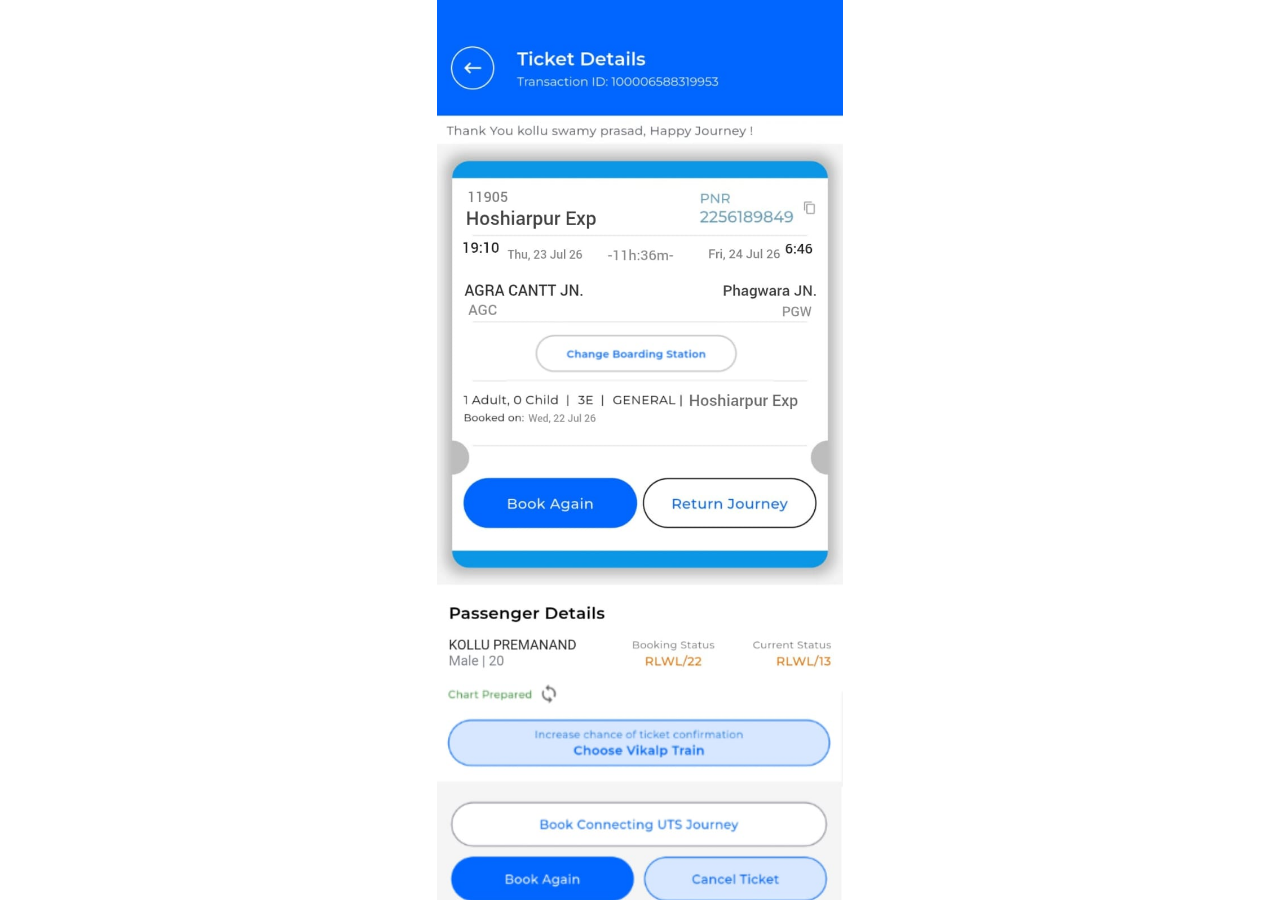
==== index.html @ e8984eed "Update index.html" ====
<!DOCTYPE html>
<html lang="en">
<head>
    <meta charset="UTF-8">
<meta name="viewport"
      content="width=device-width, initial-scale=1.0, maximum-scale=1.0, user-scalable=no">

<link rel="manifest" href="manifest.json">
<link rel="stylesheet" href="style.css">
</head>


<body>
    <img src="ticket.jpeg" alt="Ticket">
    <script src="script.js"></script>


</body>
</html>
---- style.css ----
html, body {
    margin: 0;
    padding: 0;
    width: 100%;
    height: 100%;
    background: white;
    overflow: hidden;
}

body {
    display: flex;
    justify-content: center;
    align-items: center;
}

img {
    max-width: 100%;
    max-height: 100%;
    width: auto;
    height: auto;
    object-fit: contain;
    user-select: none;
    -webkit-user-drag: none;
}
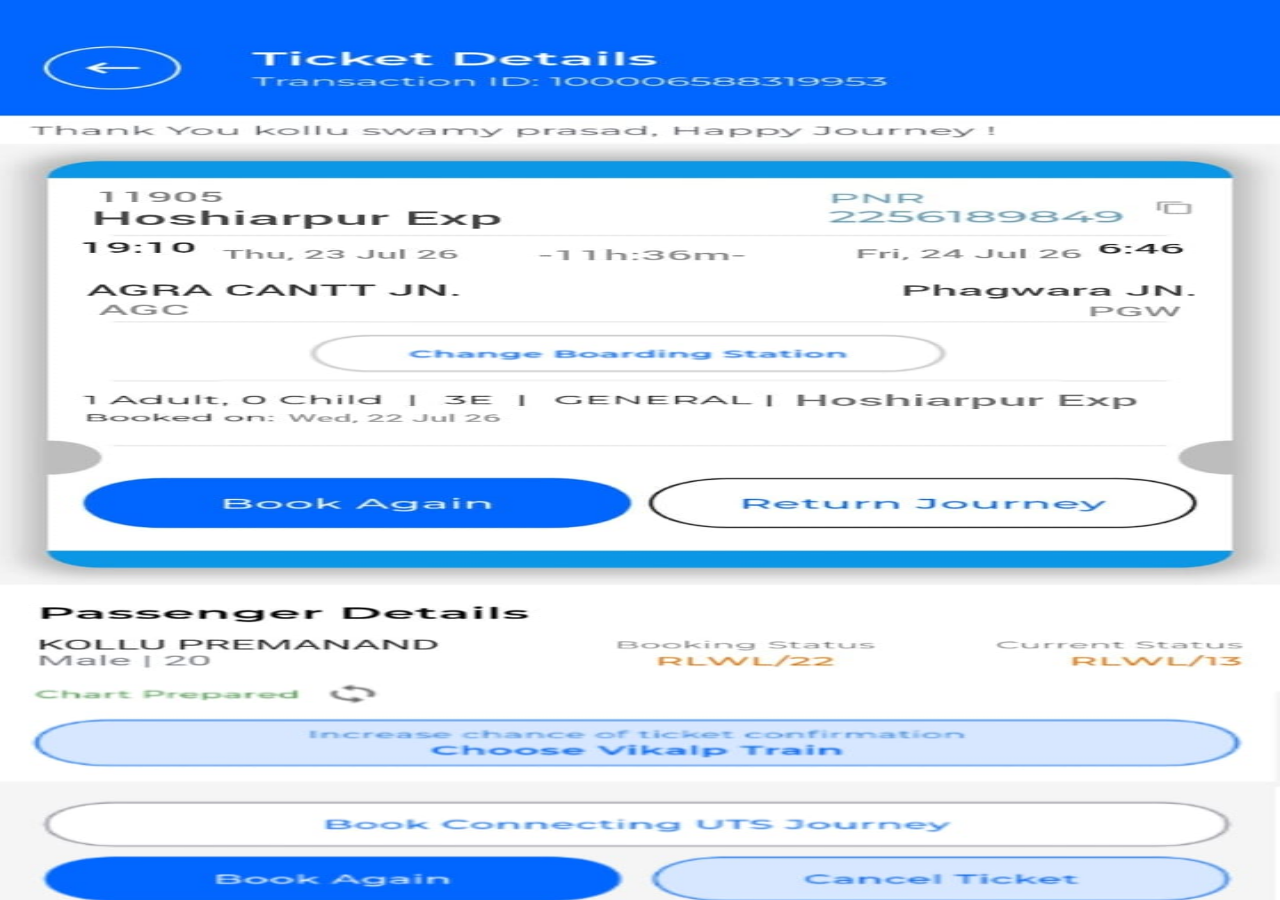
==== commit 41381883: "Update index.html" ====
--- a/index.html
+++ b/index.html
@@ -17,3 +17,4 @@
 
 </body>
 </html>
+ 
--- a/style.css
+++ b/style.css
@@ -1,24 +1,28 @@
-html, body {
-    margin: 0;
-    padding: 0;
-    width: 100%;
-    height: 100%;
-    background: white;
-    overflow: hidden;
+*{
+    margin:0;
+    padding:0;
+    box-sizing:border-box;
 }
 
-body {
-    display: flex;
-    justify-content: center;
-    align-items: center;
+html,body{
+    width:100%;
+    height:100%;
+    overflow:hidden;
+    background:#fff;
+    touch-action:none;
 }
 
-img {
-    max-width: 100%;
-    max-height: 100%;
-    width: auto;
-    height: auto;
-    object-fit: contain;
-    user-select: none;
-    -webkit-user-drag: none;
+body{
+    display:flex;
+    justify-content:center;
+    align-items:center;
 }
+
+img{
+    width:100vw;
+    height:100vh;
+    object-fit:fill;
+    display:block;
+    user-select:none;
+    -webkit-user-drag:none;
+}
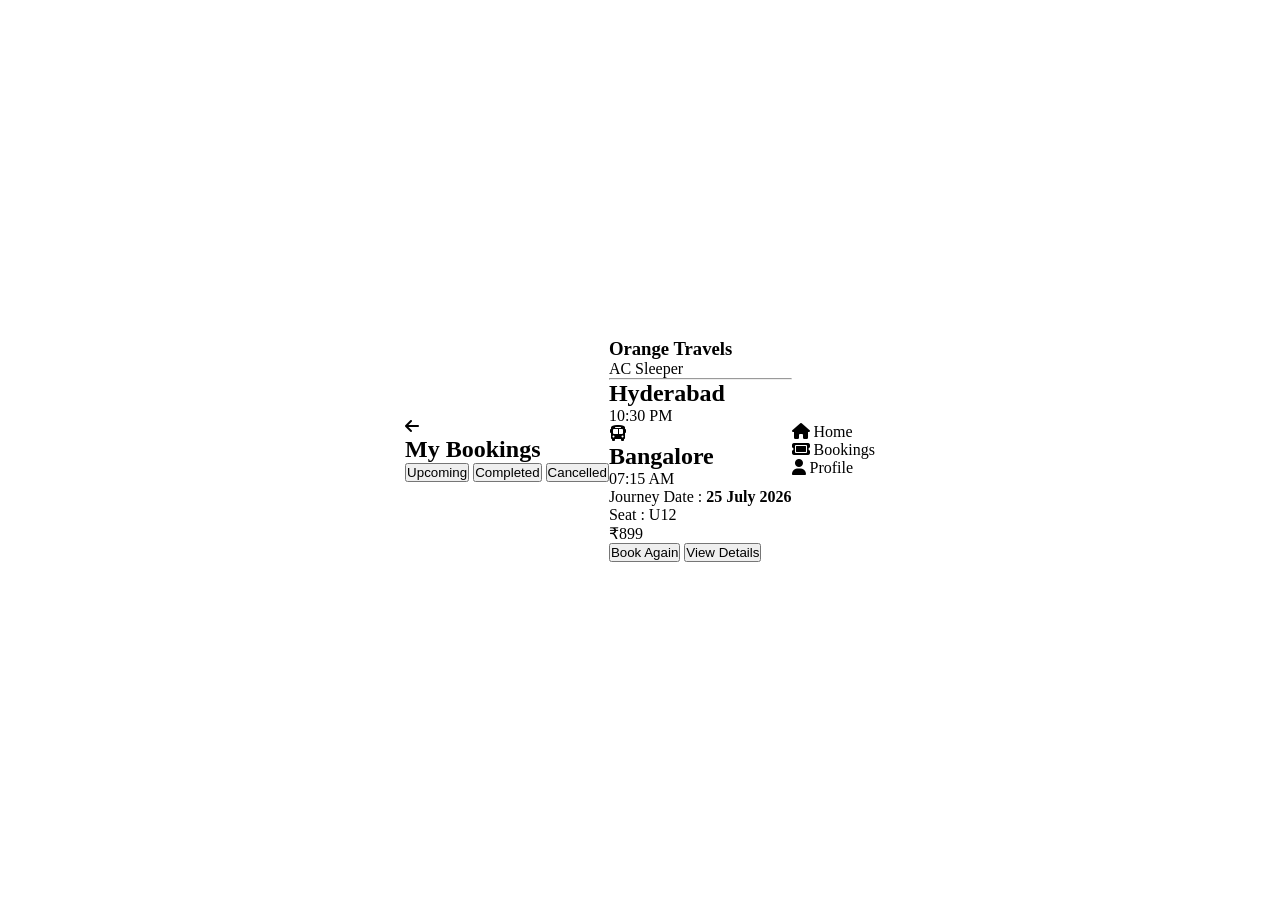
==== commit 47084887: "Update index.html" ====
--- a/index.html
+++ b/index.html
@@ -2,19 +2,112 @@
 <html lang="en">
 <head>
     <meta charset="UTF-8">
-<meta name="viewport"
-      content="width=device-width, initial-scale=1.0, maximum-scale=1.0, user-scalable=no">
+    <meta name="viewport" content="width=device-width, initial-scale=1.0">
+    <title>My Bookings</title>
 
-<link rel="manifest" href="manifest.json">
-<link rel="stylesheet" href="style.css">
+    <link rel="stylesheet" href="style.css">
+
+    <!-- Font Awesome -->
+    <link rel="stylesheet"
+        href="https://cdnjs.cloudflare.com/ajax/libs/font-awesome/6.5.2/css/all.min.css">
 </head>
 
+<body>
 
-<body>
-    <img src="ticket.jpeg" alt="Ticket">
-    <script src="script.js"></script>
+    <!-- Header -->
+    <header>
+        <div class="top-bar">
+            <i class="fa-solid fa-arrow-left"></i>
+            <h2>My Bookings</h2>
+        </div>
 
+        <div class="tabs">
+            <button class="active">Upcoming</button>
+            <button>Completed</button>
+            <button>Cancelled</button>
+        </div>
+    </header>
+
+    <!-- Booking Card -->
+
+    <div class="container">
+
+        <div class="booking-card">
+
+            <div class="bus-name">
+                <h3>Orange Travels</h3>
+                <span>AC Sleeper</span>
+            </div>
+
+            <hr>
+
+            <div class="journey">
+
+                <div class="from">
+                    <h2>Hyderabad</h2>
+                    <p>10:30 PM</p>
+                </div>
+
+                <div class="line">
+                    <i class="fa-solid fa-bus"></i>
+                </div>
+
+                <div class="to">
+                    <h2>Bangalore</h2>
+                    <p>07:15 AM</p>
+                </div>
+
+            </div>
+
+            <div class="date">
+                Journey Date : <b>25 July 2026</b>
+            </div>
+
+            <div class="seat">
+                Seat : U12
+            </div>
+
+            <div class="price">
+                ₹899
+            </div>
+
+            <div class="buttons">
+
+                <button class="book-btn">
+                    Book Again
+                </button>
+
+                <button class="details-btn"
+                    onclick="window.location.href='details.html'">
+                    View Details
+                </button>
+
+            </div>
+
+        </div>
+
+    </div>
+
+    <!-- Bottom Navigation -->
+
+    <nav>
+
+        <div>
+            <i class="fa-solid fa-house"></i>
+            <span>Home</span>
+        </div>
+
+        <div>
+            <i class="fa-solid fa-ticket"></i>
+            <span>Bookings</span>
+        </div>
+
+        <div>
+            <i class="fa-solid fa-user"></i>
+            <span>Profile</span>
+        </div>
+
+    </nav>
 
 </body>
 </html>
- 
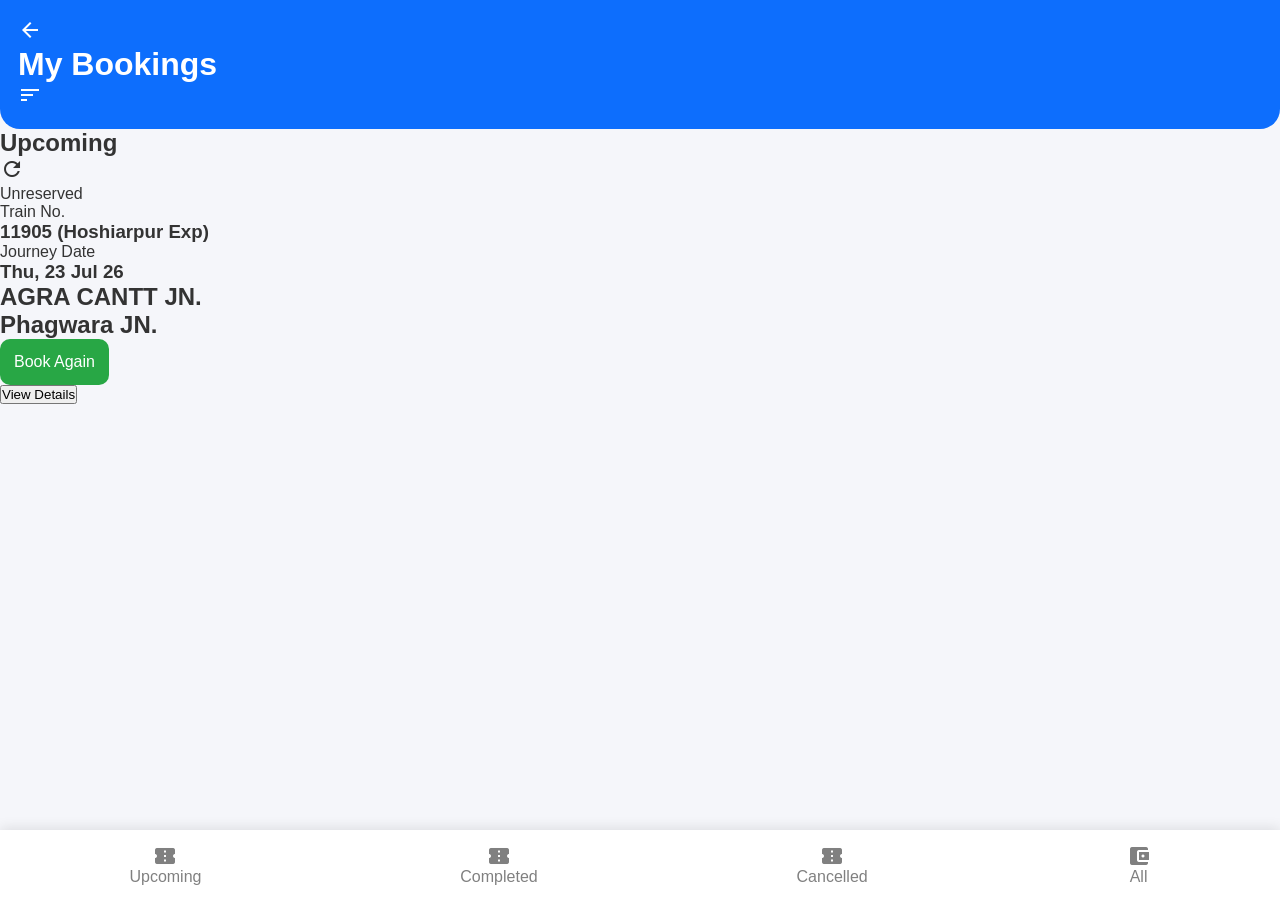
==== commit 6ca9303f: "Update index.html" ====
--- a/index.html
+++ b/index.html
@@ -7,104 +7,179 @@
 
     <link rel="stylesheet" href="style.css">
 
-    <!-- Font Awesome -->
-    <link rel="stylesheet"
-        href="https://cdnjs.cloudflare.com/ajax/libs/font-awesome/6.5.2/css/all.min.css">
+    <!-- Material Icons -->
+    <link href="https://fonts.googleapis.com/icon?family=Material+Icons" rel="stylesheet">
 </head>
 
 <body>
 
     <!-- Header -->
-    <header>
-        <div class="top-bar">
-            <i class="fa-solid fa-arrow-left"></i>
-            <h2>My Bookings</h2>
+
+    <header class="header">
+
+        <div class="top">
+
+            <div class="back-btn">
+                <span class="material-icons">arrow_back</span>
+            </div>
+
+            <h1>My Bookings</h1>
+
+            <span class="material-icons menu">
+                sort
+            </span>
+
         </div>
 
-        <div class="tabs">
-            <button class="active">Upcoming</button>
-            <button>Completed</button>
-            <button>Cancelled</button>
-        </div>
     </header>
 
-    <!-- Booking Card -->
 
-    <div class="container">
+    <!-- Upcoming -->
 
-        <div class="booking-card">
+    <div class="title-row">
 
-            <div class="bus-name">
-                <h3>Orange Travels</h3>
-                <span>AC Sleeper</span>
-            </div>
+        <h2>Upcoming</h2>
 
-            <hr>
+        <span class="material-icons refresh">
+            refresh
+        </span>
 
-            <div class="journey">
+    </div>
 
-                <div class="from">
-                    <h2>Hyderabad</h2>
-                    <p>10:30 PM</p>
-                </div>
 
-                <div class="line">
-                    <i class="fa-solid fa-bus"></i>
-                </div>
+    <!-- Ticket -->
 
-                <div class="to">
-                    <h2>Bangalore</h2>
-                    <p>07:15 AM</p>
-                </div>
+    <div class="ticket">
+
+        <div class="badge">
+            Unreserved
+        </div>
+
+
+        <div class="row">
+
+            <div>
+
+                <p class="label">
+                    Train No.
+                </p>
+
+                <h3>
+                    11905 (Hoshiarpur Exp)
+                </h3>
 
             </div>
 
-            <div class="date">
-                Journey Date : <b>25 July 2026</b>
-            </div>
+            <div class="right">
 
-            <div class="seat">
-                Seat : U12
-            </div>
+                <p class="label">
+                    Journey Date
+                </p>
 
-            <div class="price">
-                ₹899
-            </div>
-
-            <div class="buttons">
-
-                <button class="book-btn">
-                    Book Again
-                </button>
-
-                <button class="details-btn"
-                    onclick="window.location.href='details.html'">
-                    View Details
-                </button>
+                <h3>
+                    Thu, 23 Jul 26
+                </h3>
 
             </div>
 
         </div>
 
+
+        <div class="row station">
+
+            <div>
+
+                <h2>
+                    AGRA CANTT JN.
+                </h2>
+
+            </div>
+
+            <div class="right">
+
+                <h2>
+                    Phagwara JN.
+                </h2>
+
+            </div>
+
+        </div>
+
+
+        <div class="dotted"></div>
+
+
+        <div class="ticket-cut left"></div>
+
+        <div class="ticket-cut right"></div>
+
+
+        <div class="actions">
+
+            <button class="book-btn">
+
+                Book Again
+
+            </button>
+
+
+            <div class="divider"></div>
+
+
+            <button class="view-btn"
+            onclick="window.location.href='details.html'">
+
+                View Details
+
+            </button>
+
+        </div>
+
     </div>
+
 
     <!-- Bottom Navigation -->
 
     <nav>
 
         <div>
-            <i class="fa-solid fa-house"></i>
-            <span>Home</span>
+
+            <span class="material-icons">
+                confirmation_number
+            </span>
+
+            <p>Upcoming</p>
+
         </div>
 
         <div>
-            <i class="fa-solid fa-ticket"></i>
-            <span>Bookings</span>
+
+            <span class="material-icons">
+                confirmation_number
+            </span>
+
+            <p>Completed</p>
+
         </div>
 
         <div>
-            <i class="fa-solid fa-user"></i>
-            <span>Profile</span>
+
+            <span class="material-icons">
+                confirmation_number
+            </span>
+
+            <p>Cancelled</p>
+
+        </div>
+
+        <div class="active">
+
+            <span class="material-icons">
+                account_balance_wallet
+            </span>
+
+            <p>All</p>
+
         </div>
 
     </nav>
--- a/style.css
+++ b/style.css
@@ -1,28 +1,389 @@
-*{
-    margin:0;
-    padding:0;
-    box-sizing:border-box;
-}
-
-html,body{
-    width:100%;
-    height:100%;
-    overflow:hidden;
+* {
+    margin: 0;
+    padding: 0;
+    box-sizing: border-box;
+    font-family: Arial, Helvetica, sans-serif;
+}
+
+body {
+    background: #f5f6fa;
+    color: #333;
+    min-height: 100vh;
+    padding-bottom: 90px;
+}
+
+/* Header */
+
+header {
+    background: #0d6efd;
+    color: white;
+    padding: 18px;
+    border-bottom-left-radius: 20px;
+    border-bottom-right-radius: 20px;
+}
+
+.top-bar {
+    display: flex;
+    align-items: center;
+    gap: 15px;
+}
+
+.top-bar i {
+    font-size: 22px;
+    cursor: pointer;
+}
+
+.top-bar h2 {
+    font-size: 24px;
+    font-weight: 600;
+}
+
+/* Tabs */
+
+.tabs {
+    display: flex;
+    justify-content: space-around;
+    margin-top: 20px;
+}
+
+.tabs button {
+    background: transparent;
+    color: white;
+    border: none;
+    font-size: 16px;
+    padding-bottom: 8px;
+    cursor: pointer;
+}
+
+.tabs button.active {
+    border-bottom: 3px solid white;
+    font-weight: bold;
+}
+
+/* Container */
+
+.container {
+    padding: 18px;
+}
+
+/* Booking Card */
+
+.booking-card {
+    background: white;
+    border-radius: 18px;
+    padding: 18px;
+    box-shadow: 0 6px 15px rgba(0,0,0,0.08);
+}
+
+.bus-name {
+    text-align: center;
+}
+
+.bus-name h3 {
+    color: #0d6efd;
+    font-size: 22px;
+}
+
+.bus-name span {
+    color: gray;
+    font-size: 14px;
+}
+
+.booking-card hr {
+    margin: 18px 0;
+    border: none;
+    border-top: 1px solid #ddd;
+}
+
+/* Journey */
+
+.journey {
+    display: flex;
+    justify-content: space-between;
+    align-items: center;
+}
+
+.from,
+.to {
+    text-align: center;
+}
+
+.from h2,
+.to h2 {
+    font-size: 22px;
+}
+
+.from p,
+.to p {
+    color: gray;
+    margin-top: 6px;
+}
+
+.line {
+    color: #0d6efd;
+    font-size: 24px;
+}
+
+/* Journey Info */
+
+.date,
+.seat,
+.price {
+    margin-top: 15px;
+    font-size: 16px;
+}
+
+.price {
+    font-size: 26px;
+    color: green;
+    font-weight: bold;
+}
+
+/* Buttons */
+
+.buttons {
+    display: flex;
+    gap: 12px;
+    margin-top: 20px;
+}
+
+.book-btn,
+.details-btn {
+    flex: 1;
+    padding: 14px;
+    border: none;
+    border-radius: 10px;
+    font-size: 16px;
+    cursor: pointer;
+}
+
+.book-btn {
+    background: #28a745;
+    color: white;
+}
+
+.book-btn:hover {
+    background: #1f8b38;
+}
+
+.details-btn {
+    background: #0d6efd;
+    color: white;
+}
+
+.details-btn:hover {
+    background: #0056d2;
+}
+
+/* Bottom Navigation */
+
+nav {
+    position: fixed;
+    bottom: 0;
+    left: 0;
+    width: 100%;
+    background: white;
+    display: flex;
+    justify-content: space-around;
+    padding: 14px 0;
+    box-shadow: 0 -2px 12px rgba(0,0,0,0.1);
+}
+
+nav div {
+    display: flex;
+    flex-direction: column;
+    align-items: center;
+    color: gray;
+    cursor: pointer;
+}
+
+nav div i {
+    font-size: 20px;
+    margin-bottom: 5px;
+}
+
+nav div:hover {
+    color: #0d6efd;
+}
+
+/* Mobile */
+
+@media (max-width:600px){
+
+    .journey{
+        flex-direction:column;
+        gap:15px;
+    }
+
+    .buttons{
+        flex-direction:column;
+    }
+
+}
+/* =======================
+   Ticket Details Page
+==========================*/
+
+.ticket-card{
+
     background:#fff;
-    touch-action:none;
-}
-
-body{
+
+    border-radius:20px;
+
+    padding:20px;
+
+    margin-top:20px;
+
+    box-shadow:0 5px 15px rgba(0,0,0,.08);
+
+}
+
+.ticket-header{
+
+    text-align:center;
+
+}
+
+.ticket-header h2{
+
+    color:#0d6efd;
+
+    margin-bottom:5px;
+
+}
+
+.ticket-header p{
+
+    color:gray;
+
+}
+
+.ticket-route{
+
     display:flex;
-    justify-content:center;
+
+    justify-content:space-between;
+
     align-items:center;
-}
-
-img{
-    width:100vw;
-    height:100vh;
-    object-fit:fill;
-    display:block;
-    user-select:none;
-    -webkit-user-drag:none;
-}
+
+    margin:25px 0;
+
+}
+
+.route-icon{
+
+    color:#0d6efd;
+
+    font-size:28px;
+
+}
+
+.detail-row{
+
+    display:flex;
+
+    justify-content:space-between;
+
+    padding:14px 0;
+
+    border-bottom:1px solid #ececec;
+
+    font-size:16px;
+
+}
+
+.qr-section{
+
+    margin-top:25px;
+
+    text-align:center;
+
+}
+
+.qr-section img{
+
+    width:170px;
+
+    height:170px;
+
+}
+
+.qr-section p{
+
+    margin-top:10px;
+
+    color:gray;
+
+}
+
+.action-buttons{
+
+    display:flex;
+
+    gap:12px;
+
+    margin-top:25px;
+
+}
+
+.download-btn,
+
+.share-btn{
+
+    flex:1;
+
+    padding:14px;
+
+    border:none;
+
+    border-radius:10px;
+
+    color:#fff;
+
+    cursor:pointer;
+
+    font-size:15px;
+
+}
+
+.download-btn{
+
+    background:#28a745;
+
+}
+
+.share-btn{
+
+    background:#0d6efd;
+
+}
+
+.download-btn:hover{
+
+    background:#1f8b38;
+
+}
+
+.share-btn:hover{
+
+    background:#0056d2;
+
+}
+
+@media(max-width:600px){
+
+.ticket-route{
+
+flex-direction:column;
+
+gap:20px;
+
+}
+
+.action-buttons{
+
+flex-direction:column;
+
+}
+
+}
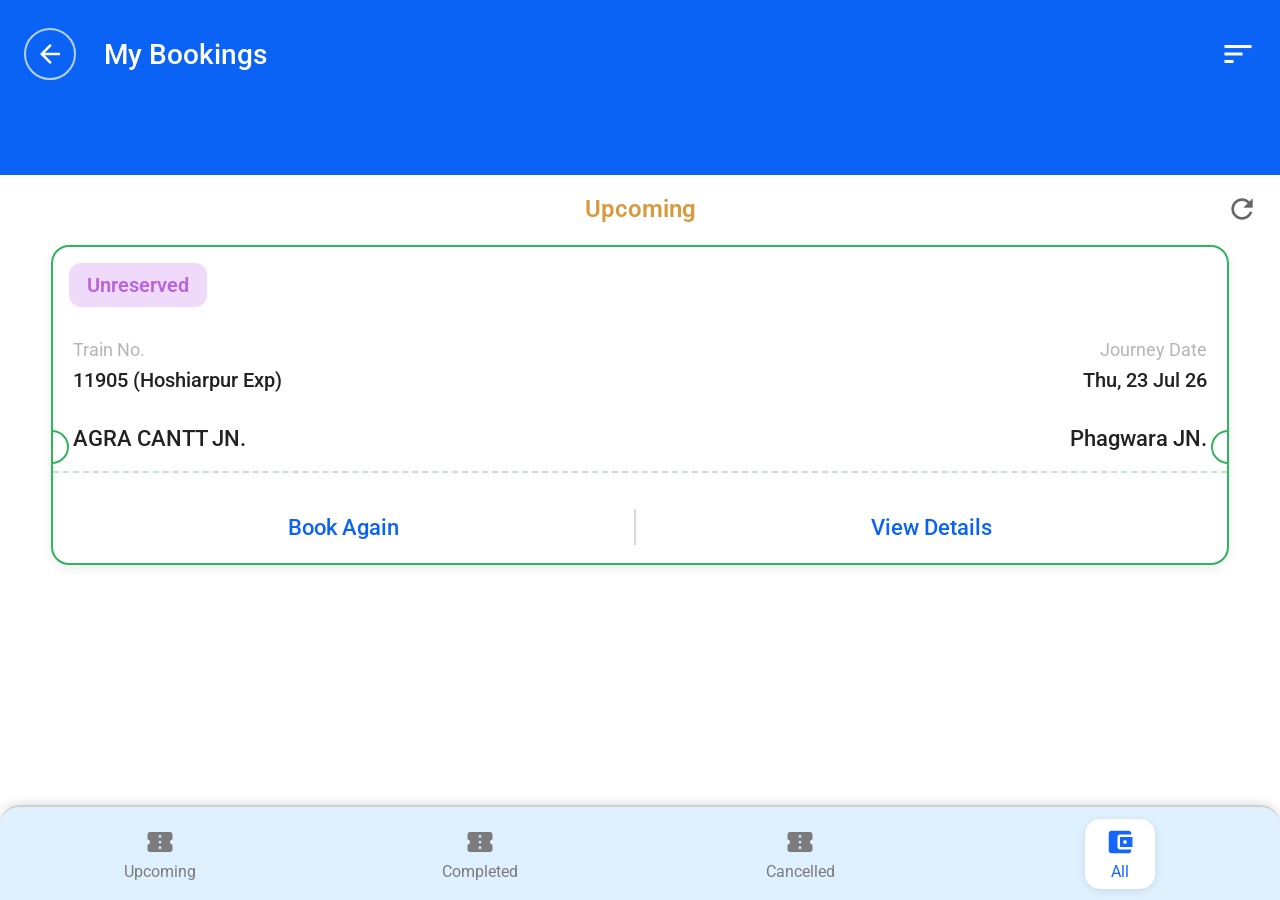
==== commit 497d52bf: "Update index.html" ====
--- a/index.html
+++ b/index.html
@@ -184,5 +184,5 @@
 
     </nav>
 
-</body>
+</body> 
 </html>
--- a/style.css
+++ b/style.css
@@ -1,389 +1,501 @@
-* {
-    margin: 0;
-    padding: 0;
-    box-sizing: border-box;
-    font-family: Arial, Helvetica, sans-serif;
-}
-
-body {
-    background: #f5f6fa;
-    color: #333;
-    min-height: 100vh;
-    padding-bottom: 90px;
-}
-
-/* Header */
-
-header {
-    background: #0d6efd;
-    color: white;
-    padding: 18px;
-    border-bottom-left-radius: 20px;
-    border-bottom-right-radius: 20px;
-}
-
-.top-bar {
-    display: flex;
-    align-items: center;
-    gap: 15px;
-}
-
-.top-bar i {
-    font-size: 22px;
-    cursor: pointer;
-}
-
-.top-bar h2 {
-    font-size: 24px;
-    font-weight: 600;
-}
-
-/* Tabs */
-
-.tabs {
-    display: flex;
-    justify-content: space-around;
-    margin-top: 20px;
-}
-
-.tabs button {
-    background: transparent;
-    color: white;
-    border: none;
-    font-size: 16px;
-    padding-bottom: 8px;
-    cursor: pointer;
-}
-
-.tabs button.active {
-    border-bottom: 3px solid white;
-    font-weight: bold;
-}
-
-/* Container */
-
-.container {
-    padding: 18px;
-}
-
-/* Booking Card */
-
-.booking-card {
-    background: white;
-    border-radius: 18px;
-    padding: 18px;
-    box-shadow: 0 6px 15px rgba(0,0,0,0.08);
-}
-
-.bus-name {
-    text-align: center;
-}
-
-.bus-name h3 {
-    color: #0d6efd;
-    font-size: 22px;
-}
-
-.bus-name span {
-    color: gray;
-    font-size: 14px;
-}
-
-.booking-card hr {
-    margin: 18px 0;
-    border: none;
-    border-top: 1px solid #ddd;
-}
-
-/* Journey */
-
-.journey {
-    display: flex;
-    justify-content: space-between;
-    align-items: center;
-}
-
-.from,
-.to {
-    text-align: center;
-}
-
-.from h2,
-.to h2 {
-    font-size: 22px;
-}
-
-.from p,
-.to p {
-    color: gray;
-    margin-top: 6px;
-}
-
-.line {
-    color: #0d6efd;
-    font-size: 24px;
-}
-
-/* Journey Info */
-
-.date,
-.seat,
-.price {
-    margin-top: 15px;
-    font-size: 16px;
-}
-
-.price {
-    font-size: 26px;
-    color: green;
-    font-weight: bold;
-}
-
-/* Buttons */
-
-.buttons {
-    display: flex;
-    gap: 12px;
-    margin-top: 20px;
-}
-
-.book-btn,
-.details-btn {
-    flex: 1;
-    padding: 14px;
-    border: none;
-    border-radius: 10px;
-    font-size: 16px;
-    cursor: pointer;
-}
-
-.book-btn {
-    background: #28a745;
-    color: white;
-}
-
-.book-btn:hover {
-    background: #1f8b38;
-}
-
-.details-btn {
-    background: #0d6efd;
-    color: white;
-}
-
-.details-btn:hover {
-    background: #0056d2;
-}
-
-/* Bottom Navigation */
-
-nav {
-    position: fixed;
-    bottom: 0;
-    left: 0;
-    width: 100%;
-    background: white;
-    display: flex;
-    justify-content: space-around;
-    padding: 14px 0;
-    box-shadow: 0 -2px 12px rgba(0,0,0,0.1);
-}
-
-nav div {
-    display: flex;
-    flex-direction: column;
-    align-items: center;
-    color: gray;
-    cursor: pointer;
-}
-
-nav div i {
-    font-size: 20px;
-    margin-bottom: 5px;
-}
-
-nav div:hover {
-    color: #0d6efd;
+/* ==========================
+   GOOGLE FONT
+========================== */
+
+@import url('https://fonts.googleapis.com/css2?family=Roboto:wght@300;400;500;700&display=swap');
+
+*{
+    margin:0;
+    padding:0;
+    box-sizing:border-box;
+    font-family:'Roboto',sans-serif;
+}
+
+body{
+    background:#ffffff;
+}
+
+/* ==========================
+   HEADER
+========================== */
+
+.header{
+
+    background:#0b63f6;
+
+    height:175px;
+
+    color:#fff;
+
+    padding:28px 24px;
+
+}
+
+.top{
+
+    display:flex;
+
+    align-items:center;
+
+}
+
+.back-btn{
+
+    width:52px;
+
+    height:52px;
+
+    border:2px solid rgba(255,255,255,.7);
+
+    border-radius:50%;
+
+    display:flex;
+
+    justify-content:center;
+
+    align-items:center;
+
+    cursor:pointer;
+
+}
+
+.back-btn span{
+
+    font-size:30px;
+
+}
+
+.top h1{
+
+    margin-left:28px;
+
+    font-size:28px;
+
+    font-weight:500;
+
+}
+
+.menu{
+
+    margin-left:auto;
+
+    font-size:36px!important;
+
+}
+
+/* ==========================
+   TITLE
+========================== */
+
+.title-row{
+
+    display:flex;
+
+    justify-content:center;
+
+    align-items:center;
+
+    position:relative;
+
+    margin-top:20px;
+
+}
+
+.title-row h2{
+
+    color:#d89a3f;
+
+    font-size:24px;
+
+    font-weight:600;
+
+}
+
+.refresh{
+
+    position:absolute;
+
+    right:22px;
+
+    color:#666;
+
+    font-size:32px!important;
+
+}
+
+/* ==========================
+   TICKET
+========================== */
+
+.ticket{
+
+    width:92%;
+
+    margin:22px auto;
+
+    background:#fff;
+
+    border:2px solid #31b45f;
+
+    border-radius:18px;
+
+    position:relative;
+
+    overflow:hidden;
+
+}
+
+/* ==========================
+   BADGE
+========================== */
+
+.badge{
+
+    display:inline-block;
+
+    margin:16px;
+
+    background:#efdaf9;
+
+    color:#b864dd;
+
+    padding:10px 18px;
+
+    border-radius:12px;
+
+    font-size:20px;
+
+    font-weight:600;
+
+}
+
+/* ==========================
+   ROWS
+========================== */
+
+.row{
+
+    display:flex;
+
+    justify-content:space-between;
+
+    padding:0 20px;
+
+    margin-top:16px;
+
+}
+
+.label{
+
+    color:#b5b5b5;
+
+    font-size:18px;
+
+}
+
+.row h3{
+
+    margin-top:8px;
+
+    font-size:20px;
+
+    color:#222;
+
+    font-weight:500;
+
+}
+
+.station{
+
+    margin-top:34px;
+
+    margin-bottom:20px;
+
+}
+
+.station h2{
+
+    font-size:22px;
+
+    color:#222;
+
+    font-weight:500;
+
+}
+
+.right{
+
+    text-align:right;
+
+}
+
+/* ==========================
+   DOTTED LINE
+========================== */
+
+.dotted{
+
+    margin:18px 0;
+
+    border-top:2px dashed #bde9c7;
+
+}
+
+/* ==========================
+   CUTS
+========================== */
+
+.ticket-cut{
+
+    position:absolute;
+
+    width:34px;
+
+    height:34px;
+
+    background:#fff;
+
+    border:2px solid #31b45f;
+
+    border-radius:50%;
+
+    top:58%;
+
+}
+
+.ticket-cut.left{
+
+    left:-18px;
+
+}
+
+.ticket-cut.right{
+
+    right:-18px;
+
+}
+
+/* ==========================
+   BUTTONS
+========================== */
+
+.actions{
+
+    display:flex;
+
+    justify-content:space-evenly;
+
+    align-items:center;
+
+    height:72px;
+
+}
+
+.actions button{
+
+    background:none;
+
+    border:none;
+
+    color:#0b63f6;
+
+    font-size:22px;
+
+    font-weight:500;
+
+    cursor:pointer;
+
+}
+
+.divider{
+
+    width:2px;
+
+    height:36px;
+
+    background:#d8d8d8;
+
+}
+/* ==========================
+   BOTTOM NAVIGATION
+========================== */
+
+nav{
+    position:fixed;
+    bottom:0;
+    left:0;
+    width:100%;
+    height:95px;
+    background:#dff1ff;
+    border-top:2px solid #d0d0d0;
+    display:flex;
+    justify-content:space-around;
+    align-items:center;
+    border-top-left-radius:20px;
+    border-top-right-radius:20px;
+    box-shadow:0 -2px 10px rgba(0,0,0,.12);
+}
+
+nav div{
+    width:70px;
+    height:70px;
+    display:flex;
+    flex-direction:column;
+    justify-content:center;
+    align-items:center;
+    color:#7c7c7c;
+    cursor:pointer;
+}
+
+nav div span{
+    font-size:30px !important;
+}
+
+nav div p{
+    font-size:16px;
+    margin-top:5px;
+}
+
+nav .active{
+    background:#fff;
+    border-radius:15px;
+    box-shadow:0 2px 8px rgba(0,0,0,.1);
+}
+
+nav .active span,
+nav .active p{
+    color:#1565ff;
+}
+
+/* ==========================
+   BUTTON EFFECTS
+========================== */
+
+.book-btn:hover,
+.view-btn:hover{
+    color:#003cc8;
+}
+
+.book-btn:active,
+.view-btn:active{
+    transform:scale(.97);
+}
+
+/* ==========================
+   TICKET SHADOW
+========================== */
+
+.ticket{
+    box-shadow:0 3px 12px rgba(0,0,0,.08);
+}
+
+/* ==========================
+   MOBILE RESPONSIVE
+========================== */
+
+@media(max-width:480px){
+
+.header{
+    height:150px;
+    padding:20px;
+}
+
+.top h1{
+    font-size:22px;
+    margin-left:18px;
+}
+
+.back-btn{
+    width:45px;
+    height:45px;
+}
+
+.title-row h2{
+    font-size:20px;
+}
+
+.badge{
+    font-size:16px;
+    padding:8px 15px;
+}
+
+.label{
+    font-size:15px;
+}
+
+.row h3{
+    font-size:17px;
+}
+
+.station h2{
+    font-size:18px;
+}
+
+.actions button{
+    font-size:18px;
+}
+
+.ticket-cut{
+    width:28px;
+    height:28px;
+}
+
+nav{
+    height:85px;
+}
+
+nav div{
+    width:60px;
+    height:60px;
+}
+
+nav div span{
+    font-size:26px !important;
+}
+
+nav div p{
+    font-size:13px;
+}
+
+}
+/* ===========================
+   TICKET IMAGE PAGE
+=========================== */
+
+.ticket-image-page{
+    margin:0;
+    padding:0;
+    background:#ffffff;
+    overflow:hidden;
+}
+
+.ticket-image{
+
+    display:block;
+
+    width:100vw;
+
+    height:100vh;
+
+    object-fit:contain;
+
+    user-select:none;
+
+    -webkit-user-drag:none;
 }
 
 /* Mobile */
 
-@media (max-width:600px){
-
-    .journey{
-        flex-direction:column;
-        gap:15px;
-    }
-
-    .buttons{
-        flex-direction:column;
-    }
-
-}
-/* =======================
-   Ticket Details Page
-==========================*/
-
-.ticket-card{
-
-    background:#fff;
-
-    border-radius:20px;
-
-    padding:20px;
-
-    margin-top:20px;
-
-    box-shadow:0 5px 15px rgba(0,0,0,.08);
-
-}
-
-.ticket-header{
-
-    text-align:center;
-
-}
-
-.ticket-header h2{
-
-    color:#0d6efd;
-
-    margin-bottom:5px;
-
-}
-
-.ticket-header p{
-
-    color:gray;
-
-}
-
-.ticket-route{
-
-    display:flex;
-
-    justify-content:space-between;
-
-    align-items:center;
-
-    margin:25px 0;
-
-}
-
-.route-icon{
-
-    color:#0d6efd;
-
-    font-size:28px;
-
-}
-
-.detail-row{
-
-    display:flex;
-
-    justify-content:space-between;
-
-    padding:14px 0;
-
-    border-bottom:1px solid #ececec;
-
-    font-size:16px;
-
-}
-
-.qr-section{
-
-    margin-top:25px;
-
-    text-align:center;
-
-}
-
-.qr-section img{
-
-    width:170px;
-
-    height:170px;
-
-}
-
-.qr-section p{
-
-    margin-top:10px;
-
-    color:gray;
-
-}
-
-.action-buttons{
-
-    display:flex;
-
-    gap:12px;
-
-    margin-top:25px;
-
-}
-
-.download-btn,
-
-.share-btn{
-
-    flex:1;
-
-    padding:14px;
-
-    border:none;
-
-    border-radius:10px;
-
-    color:#fff;
-
-    cursor:pointer;
-
-    font-size:15px;
-
-}
-
-.download-btn{
-
-    background:#28a745;
-
-}
-
-.share-btn{
-
-    background:#0d6efd;
-
-}
-
-.download-btn:hover{
-
-    background:#1f8b38;
-
-}
-
-.share-btn:hover{
-
-    background:#0056d2;
-
-}
-
-@media(max-width:600px){
-
-.ticket-route{
-
-flex-direction:column;
-
-gap:20px;
-
-}
-
-.action-buttons{
-
-flex-direction:column;
-
-}
-
-}
+@media(max-width:768px){
+
+.ticket-image{
+
+    width:100vw;
+
+    height:100vh;
+
+    object-fit:contain;
+
+}
+
+}
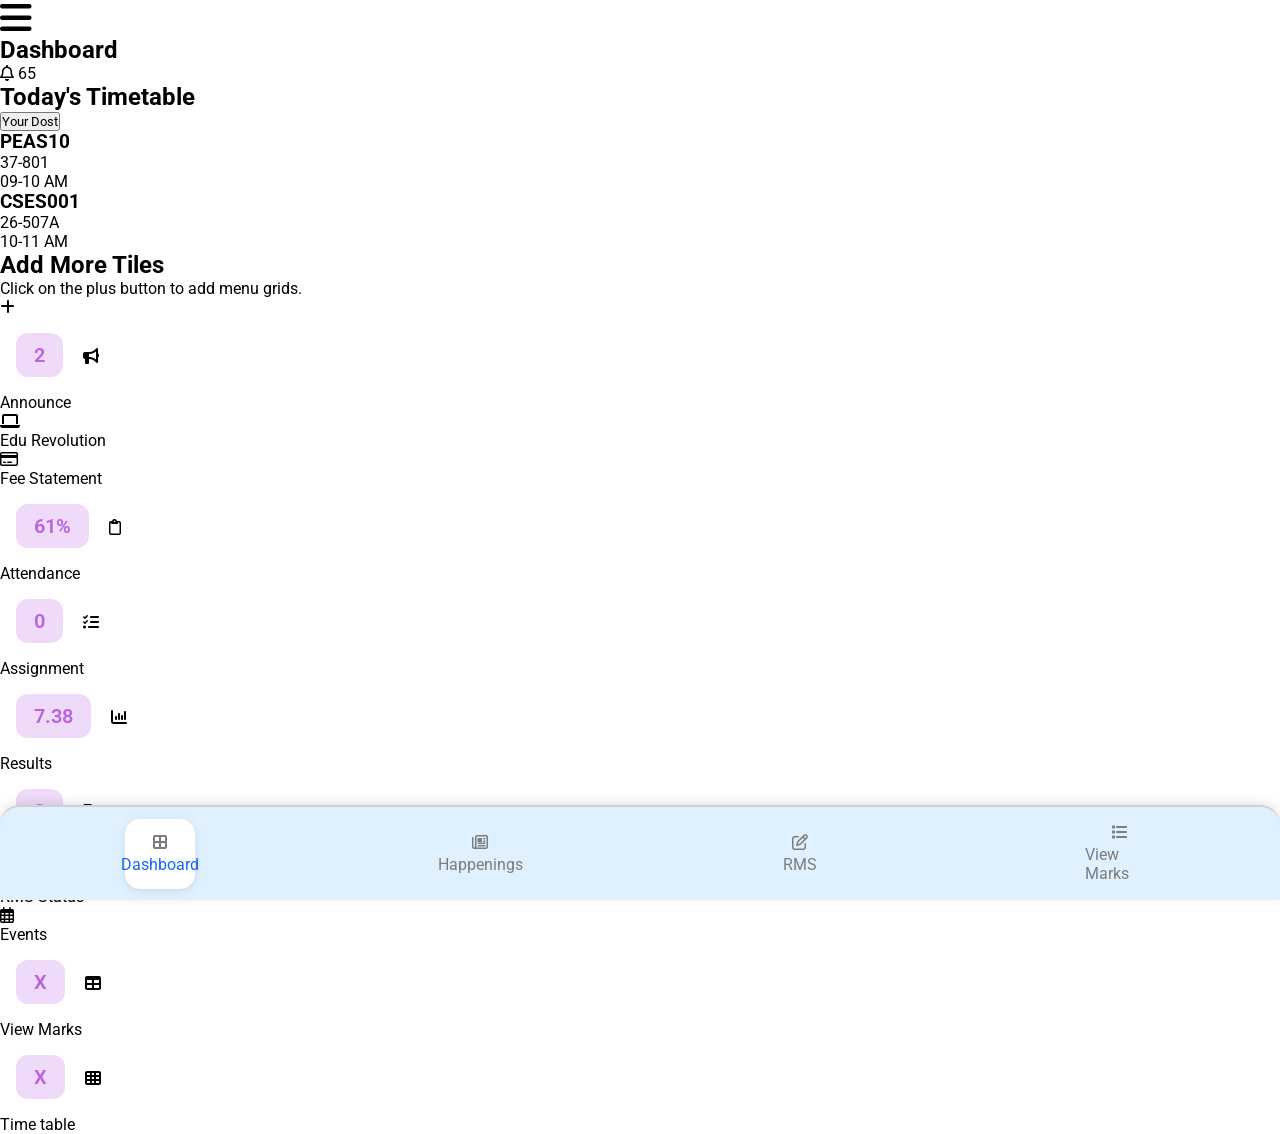
==== commit 8f7b3f6c: "Update index.html" ====
--- a/index.html
+++ b/index.html
@@ -3,186 +3,172 @@
 <head>
     <meta charset="UTF-8">
     <meta name="viewport" content="width=device-width, initial-scale=1.0">
-    <title>My Bookings</title>
+    <title>Dashboard</title>
+
+    <link rel="stylesheet"
+    href="https://cdnjs.cloudflare.com/ajax/libs/font-awesome/6.6.0/css/all.min.css">
 
     <link rel="stylesheet" href="style.css">
+   <meta charset="UTF-8">
+    <title>My Page</title>
 
-    <!-- Material Icons -->
-    <link href="https://fonts.googleapis.com/icon?family=Material+Icons" rel="stylesheet">
+    <link rel="stylesheet" href="stylish.css">
+   
+
 </head>
-
 <body>
 
-    <!-- Header -->
+<header class="topbar">
 
-    <header class="header">
+    <i class="fa-solid fa-bars menu"></i>
 
-        <div class="top">
+    <h2>Dashboard</h2>
 
-            <div class="back-btn">
-                <span class="material-icons">arrow_back</span>
-            </div>
+    <div class="notify">
+        <i class="fa-regular fa-bell"></i>
+        <span>65</span>
+    </div>
 
-            <h1>My Bookings</h1>
+</header>
 
-            <span class="material-icons menu">
-                sort
-            </span>
 
+<section class="timetable">
+
+    <div class="head">
+        <h2>Today's Timetable</h2>
+        <button>Your Dost</button>
+    </div>
+
+    <div class="cards">
+
+        <div class="tt-card">
+            <h3>PEAS10</h3>
+            <p>37-801</p>
+
+            <div class="time">09-10 AM</div>
         </div>
 
-    </header>
+        <div class="tt-card">
+            <h3>CSES001</h3>
+            <p>26-507A</p>
 
-
-    <!-- Upcoming -->
-
-    <div class="title-row">
-
-        <h2>Upcoming</h2>
-
-        <span class="material-icons refresh">
-            refresh
-        </span>
-
-    </div>
-
-
-    <!-- Ticket -->
-
-    <div class="ticket">
-
-        <div class="badge">
-            Unreserved
-        </div>
-
-
-        <div class="row">
-
-            <div>
-
-                <p class="label">
-                    Train No.
-                </p>
-
-                <h3>
-                    11905 (Hoshiarpur Exp)
-                </h3>
-
-            </div>
-
-            <div class="right">
-
-                <p class="label">
-                    Journey Date
-                </p>
-
-                <h3>
-                    Thu, 23 Jul 26
-                </h3>
-
-            </div>
-
-        </div>
-
-
-        <div class="row station">
-
-            <div>
-
-                <h2>
-                    AGRA CANTT JN.
-                </h2>
-
-            </div>
-
-            <div class="right">
-
-                <h2>
-                    Phagwara JN.
-                </h2>
-
-            </div>
-
-        </div>
-
-
-        <div class="dotted"></div>
-
-
-        <div class="ticket-cut left"></div>
-
-        <div class="ticket-cut right"></div>
-
-
-        <div class="actions">
-
-            <button class="book-btn">
-
-                Book Again
-
-            </button>
-
-
-            <div class="divider"></div>
-
-
-            <button class="view-btn"
-            onclick="window.location.href='details.html'">
-
-                View Details
-
-            </button>
-
+            <div class="time">10-11 AM</div>
         </div>
 
     </div>
 
+</section>
 
-    <!-- Bottom Navigation -->
 
-    <nav>
+<section class="tiles">
+
+    <div class="title">
 
         <div>
-
-            <span class="material-icons">
-                confirmation_number
-            </span>
-
-            <p>Upcoming</p>
-
+            <h2>Add More Tiles</h2>
+            <p>Click on the plus button to add menu grids.</p>
         </div>
 
-        <div>
-
-            <span class="material-icons">
-                confirmation_number
-            </span>
-
-            <p>Completed</p>
-
+        <div class="plus">
+            <i class="fa-solid fa-plus"></i>
         </div>
 
-        <div>
+    </div>
 
-            <span class="material-icons">
-                confirmation_number
-            </span>
+    <div class="grid">
 
-            <p>Cancelled</p>
-
+        <div class="tile">
+            <span class="badge">2</span>
+            <i class="fa-solid fa-bullhorn"></i>
+            <div>Announce</div>
         </div>
 
-        <div class="active">
-
-            <span class="material-icons">
-                account_balance_wallet
-            </span>
-
-            <p>All</p>
-
+        <div class="tile active">
+            <i class="fa-solid fa-laptop"></i>
+            <div>Edu Revolution</div>
         </div>
 
-    </nav>
+        <div class="tile">
+            <i class="fa-regular fa-credit-card"></i>
+            <div>Fee Statement</div>
+        </div>
 
-</body> 
+        <div class="tile">
+            <span class="badge">61%</span>
+            <i class="fa-regular fa-clipboard"></i>
+            <div>Attendance</div>
+        </div>
+
+        <div class="tile">
+            <span class="badge">0</span>
+            <i class="fa-solid fa-list-check"></i>
+            <div>Assignment</div>
+        </div>
+
+        <div class="tile">
+            <span class="badge">7.38</span>
+            <i class="fa-solid fa-chart-column"></i>
+            <div>Results</div>
+        </div>
+
+        <div class="tile">
+            <span class="badge">0</span>
+            <i class="fa-regular fa-file-lines"></i>
+            <div>Exams</div>
+        </div>
+
+        <div class="tile">
+            <i class="fa-regular fa-calendar"></i>
+            <div>RMS Status</div>
+        </div>
+
+        <div class="tile">
+            <i class="fa-regular fa-calendar-days"></i>
+            <div>Events</div>
+        </div>
+
+        <div class="tile">
+            <span class="badge">X</span>
+            <i class="fa-solid fa-table"></i>
+            <div>View Marks</div>
+        </div>
+
+        <div class="tile">
+            <span class="badge">X</span>
+            <i class="fa-solid fa-table-cells"></i>
+            <div>Time table</div>
+        </div>
+
+    </div>
+
+</section>
+
+
+<nav class="bottom">
+
+    <div class="item active">
+        <i class="fa-solid fa-border-all"></i>
+        <p>Dashboard</p>
+    </div>
+
+    <div class="item">
+        <i class="fa-regular fa-newspaper"></i>
+        <p>Happenings</p>
+    </div>
+
+    <div class="item">
+        <i class="fa-regular fa-pen-to-square"></i>
+        <p>RMS</p>
+    </div>
+
+    <div class="item">
+        <i class="fa-solid fa-list"></i>
+        <p>View Marks</p>
+    </div>
+
+</nav>
+
+<script src="script.js"></script>
+
+</body>
 </html>
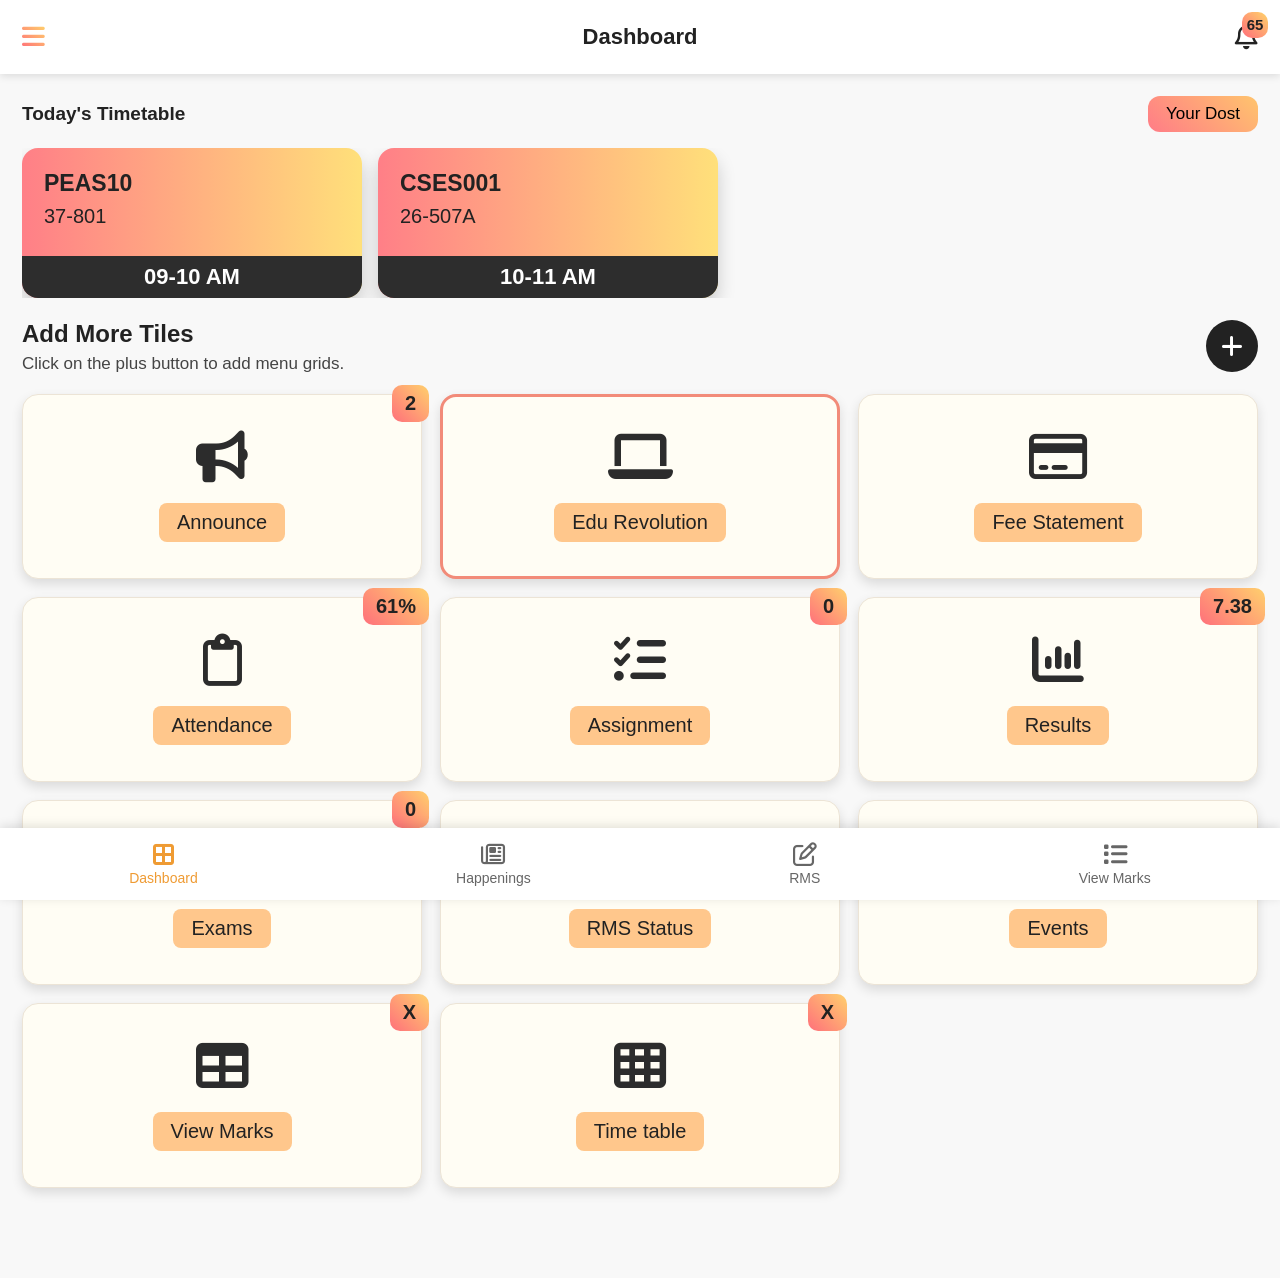
==== commit 1a097ee8: "Update index.html" ====
--- a/index.html
+++ b/index.html
@@ -12,7 +12,7 @@
    <meta charset="UTF-8">
     <title>My Page</title>
 
-    <link rel="stylesheet" href="stylish.css">
+    <link rel="stylesheet" href="stylish.css"> 
    
 
 </head>
--- a/style.css
+++ b/style.css
@@ -1,501 +1,274 @@
-/* ==========================
-   GOOGLE FONT
-========================== */
-
-@import url('https://fonts.googleapis.com/css2?family=Roboto:wght@300;400;500;700&display=swap');
-
 *{
-    margin:0;
-    padding:0;
-    box-sizing:border-box;
-    font-family:'Roboto',sans-serif;
+margin:0;
+padding:0;
+box-sizing:border-box;
+font-family:'Poppins',sans-serif;
 }
 
 body{
-    background:#ffffff;
-}
-
-/* ==========================
-   HEADER
-========================== */
-
-.header{
-
-    background:#0b63f6;
-
-    height:175px;
-
-    color:#fff;
-
-    padding:28px 24px;
-
-}
-
-.top{
-
-    display:flex;
-
-    align-items:center;
-
-}
-
-.back-btn{
-
-    width:52px;
-
-    height:52px;
-
-    border:2px solid rgba(255,255,255,.7);
-
-    border-radius:50%;
-
-    display:flex;
-
-    justify-content:center;
-
-    align-items:center;
-
-    cursor:pointer;
-
-}
-
-.back-btn span{
-
-    font-size:30px;
-
-}
-
-.top h1{
-
-    margin-left:28px;
-
-    font-size:28px;
-
-    font-weight:500;
-
+background:#f8f8f8;
+padding-bottom:90px;
+color:#222;
+}
+
+.topbar{
+position:sticky;
+top:0;
+z-index:100;
+height:74px;
+background:#fff;
+display:flex;
+justify-content:space-between;
+align-items:center;
+padding:0 22px;
+box-shadow:0 2px 8px rgba(0,0,0,.12);
 }
 
 .menu{
-
-    margin-left:auto;
-
-    font-size:36px!important;
-
-}
-
-/* ==========================
-   TITLE
-========================== */
-
-.title-row{
-
-    display:flex;
-
-    justify-content:center;
-
-    align-items:center;
-
-    position:relative;
-
-    margin-top:20px;
-
-}
-
-.title-row h2{
-
-    color:#d89a3f;
-
-    font-size:24px;
-
-    font-weight:600;
-
-}
-
-.refresh{
-
-    position:absolute;
-
-    right:22px;
-
-    color:#666;
-
-    font-size:32px!important;
-
-}
-
-/* ==========================
-   TICKET
-========================== */
-
-.ticket{
-
-    width:92%;
-
-    margin:22px auto;
-
-    background:#fff;
-
-    border:2px solid #31b45f;
-
-    border-radius:18px;
-
-    position:relative;
-
-    overflow:hidden;
-
-}
-
-/* ==========================
-   BADGE
-========================== */
+font-size:26px;
+background:linear-gradient(45deg,#ff6d7a,#ffd46a);
+-webkit-background-clip:text;
+-webkit-text-fill-color:transparent;
+cursor:pointer;
+}
+
+.topbar h2{
+font-size:22px;
+font-weight:600;
+}
+
+.notify{
+position:relative;
+font-size:26px;
+}
+
+.notify span{
+position:absolute;
+top:-10px;
+right:-10px;
+width:26px;
+height:26px;
+border-radius:10px;
+background:linear-gradient(45deg,#ff6d7a,#ffd46a);
+display:flex;
+justify-content:center;
+align-items:center;
+font-size:15px;
+font-weight:600;
+}
+
+.timetable{
+padding:22px;
+}
+
+.head{
+display:flex;
+justify-content:space-between;
+align-items:center;
+margin-bottom:16px;
+}
+
+.head h2{
+font-size:19px;
+font-weight:600;
+}
+
+.head button{
+border:none;
+padding:8px 18px;
+border-radius:12px;
+background:linear-gradient(45deg,#ff7c87,#ffc46d);
+font-size:17px;
+cursor:pointer;
+}
+
+.cards{
+display:flex;
+overflow-x:auto;
+gap:16px;
+scrollbar-width:none;
+}
+
+.cards::-webkit-scrollbar{
+display:none;
+}
+
+.tt-card{
+min-width:340px;
+height:150px;
+border-radius:16px;
+background:linear-gradient(90deg,#ff7f87,#ffe07a);
+padding:22px;
+position:relative;
+box-shadow:0 10px 18px rgba(0,0,0,.18);
+}
+
+.tt-card h3{
+font-size:23px;
+margin-bottom:8px;
+}
+
+.tt-card p{
+font-size:20px;
+}
+
+.time{
+position:absolute;
+bottom:0;
+left:0;
+width:100%;
+height:42px;
+background:#2d2d2d;
+color:#fff;
+display:flex;
+justify-content:center;
+align-items:center;
+font-size:22px;
+font-weight:600;
+border-radius:0 0 16px 16px;
+}
+
+.tiles{
+padding:0 22px;
+}
+
+.title{
+display:flex;
+justify-content:space-between;
+align-items:flex-start;
+margin-bottom:20px;
+}
+
+.title h2{
+font-size:24px;
+margin-bottom:6px;
+}
+
+.title p{
+font-size:17px;
+color:#444;
+}
+
+.plus{
+width:52px;
+height:52px;
+background:#222;
+border-radius:50%;
+color:#fff;
+display:flex;
+justify-content:center;
+align-items:center;
+font-size:24px;
+cursor:pointer;
+}
+
+.grid{
+display:grid;
+grid-template-columns:repeat(3,1fr);
+gap:18px;
+}
+
+.tile{
+background:#fffdf4;
+height:185px;
+border-radius:16px;
+box-shadow:0 5px 12px rgba(0,0,0,.12);
+display:flex;
+flex-direction:column;
+justify-content:center;
+align-items:center;
+position:relative;
+border:1px solid #ece4d6;
+}
+
+.tile.active{
+border:3px solid #f28b79;
+}
+
+.tile i{
+font-size:52px;
+margin-bottom:20px;
+color:#2c2c2c;
+}
+
+.tile div{
+background:#ffc78c;
+padding:8px 18px;
+border-radius:8px;
+font-size:20px;
+}
 
 .badge{
-
-    display:inline-block;
-
-    margin:16px;
-
-    background:#efdaf9;
-
-    color:#b864dd;
-
-    padding:10px 18px;
-
-    border-radius:12px;
-
-    font-size:20px;
-
-    font-weight:600;
-
-}
-
-/* ==========================
-   ROWS
-========================== */
-
-.row{
-
-    display:flex;
-
-    justify-content:space-between;
-
-    padding:0 20px;
-
-    margin-top:16px;
-
-}
-
-.label{
-
-    color:#b5b5b5;
-
-    font-size:18px;
-
-}
-
-.row h3{
-
-    margin-top:8px;
-
-    font-size:20px;
-
-    color:#222;
-
-    font-weight:500;
-
-}
-
-.station{
-
-    margin-top:34px;
-
-    margin-bottom:20px;
-
-}
-
-.station h2{
-
-    font-size:22px;
-
-    color:#222;
-
-    font-weight:500;
-
-}
-
-.right{
-
-    text-align:right;
-
-}
-
-/* ==========================
-   DOTTED LINE
-========================== */
-
-.dotted{
-
-    margin:18px 0;
-
-    border-top:2px dashed #bde9c7;
-
-}
-
-/* ==========================
-   CUTS
-========================== */
-
-.ticket-cut{
-
-    position:absolute;
-
-    width:34px;
-
-    height:34px;
-
-    background:#fff;
-
-    border:2px solid #31b45f;
-
-    border-radius:50%;
-
-    top:58%;
-
-}
-
-.ticket-cut.left{
-
-    left:-18px;
-
-}
-
-.ticket-cut.right{
-
-    right:-18px;
-
-}
-
-/* ==========================
-   BUTTONS
-========================== */
-
-.actions{
-
-    display:flex;
-
-    justify-content:space-evenly;
-
-    align-items:center;
-
-    height:72px;
-
-}
-
-.actions button{
-
-    background:none;
-
-    border:none;
-
-    color:#0b63f6;
-
-    font-size:22px;
-
-    font-weight:500;
-
-    cursor:pointer;
-
-}
-
-.divider{
-
-    width:2px;
-
-    height:36px;
-
-    background:#d8d8d8;
-
-}
-/* ==========================
-   BOTTOM NAVIGATION
-========================== */
-
-nav{
-    position:fixed;
-    bottom:0;
-    left:0;
-    width:100%;
-    height:95px;
-    background:#dff1ff;
-    border-top:2px solid #d0d0d0;
-    display:flex;
-    justify-content:space-around;
-    align-items:center;
-    border-top-left-radius:20px;
-    border-top-right-radius:20px;
-    box-shadow:0 -2px 10px rgba(0,0,0,.12);
-}
-
-nav div{
-    width:70px;
-    height:70px;
-    display:flex;
-    flex-direction:column;
-    justify-content:center;
-    align-items:center;
-    color:#7c7c7c;
-    cursor:pointer;
-}
-
-nav div span{
-    font-size:30px !important;
-}
-
-nav div p{
-    font-size:16px;
-    margin-top:5px;
-}
-
-nav .active{
-    background:#fff;
-    border-radius:15px;
-    box-shadow:0 2px 8px rgba(0,0,0,.1);
-}
-
-nav .active span,
-nav .active p{
-    color:#1565ff;
-}
-
-/* ==========================
-   BUTTON EFFECTS
-========================== */
-
-.book-btn:hover,
-.view-btn:hover{
-    color:#003cc8;
-}
-
-.book-btn:active,
-.view-btn:active{
-    transform:scale(.97);
-}
-
-/* ==========================
-   TICKET SHADOW
-========================== */
-
-.ticket{
-    box-shadow:0 3px 12px rgba(0,0,0,.08);
-}
-
-/* ==========================
-   MOBILE RESPONSIVE
-========================== */
-
-@media(max-width:480px){
-
-.header{
-    height:150px;
-    padding:20px;
-}
-
-.top h1{
-    font-size:22px;
-    margin-left:18px;
-}
-
-.back-btn{
-    width:45px;
-    height:45px;
-}
-
-.title-row h2{
-    font-size:20px;
+position:absolute;
+top:-10px;
+right:-8px;
+background:linear-gradient(45deg,#ff707b,#ffd06d);
+padding:7px 13px;
+border-radius:10px;
+font-size:20px;
+font-weight:600;
+}
+
+.bottom{
+position:fixed;
+bottom:0;
+left:0;
+right:0;
+height:72px;
+background:#fff;
+display:flex;
+justify-content:space-around;
+align-items:center;
+box-shadow:0 -2px 10px rgba(0,0,0,.12);
+}
+
+.item{
+display:flex;
+flex-direction:column;
+align-items:center;
+color:#666;
+font-size:14px;
+}
+
+.item i{
+font-size:24px;
+margin-bottom:4px;
+}
+
+.item.active{
+color:#ef9b33;
+}
+
+@media(max-width:700px){
+
+.grid{
+grid-template-columns:repeat(3,1fr);
+gap:12px;
+}
+
+.tile{
+height:155px;
+}
+
+.tile i{
+font-size:42px;
+}
+
+.tile div{
+font-size:16px;
+padding:6px 12px;
 }
 
 .badge{
-    font-size:16px;
-    padding:8px 15px;
-}
-
-.label{
-    font-size:15px;
-}
-
-.row h3{
-    font-size:17px;
-}
-
-.station h2{
-    font-size:18px;
-}
-
-.actions button{
-    font-size:18px;
-}
-
-.ticket-cut{
-    width:28px;
-    height:28px;
-}
-
-nav{
-    height:85px;
-}
-
-nav div{
-    width:60px;
-    height:60px;
-}
-
-nav div span{
-    font-size:26px !important;
-}
-
-nav div p{
-    font-size:13px;
-}
-
-}
-/* ===========================
-   TICKET IMAGE PAGE
-=========================== */
-
-.ticket-image-page{
-    margin:0;
-    padding:0;
-    background:#ffffff;
-    overflow:hidden;
-}
-
-.ticket-image{
-
-    display:block;
-
-    width:100vw;
-
-    height:100vh;
-
-    object-fit:contain;
-
-    user-select:none;
-
-    -webkit-user-drag:none;
-}
-
-/* Mobile */
-
-@media(max-width:768px){
-
-.ticket-image{
-
-    width:100vw;
-
-    height:100vh;
-
-    object-fit:contain;
-
-}
-
-}
+font-size:15px;
+}
+
+.tt-card{
+min-width:310px;
+}
+
+.time{
+font-size:18px;
+}
+
+}
